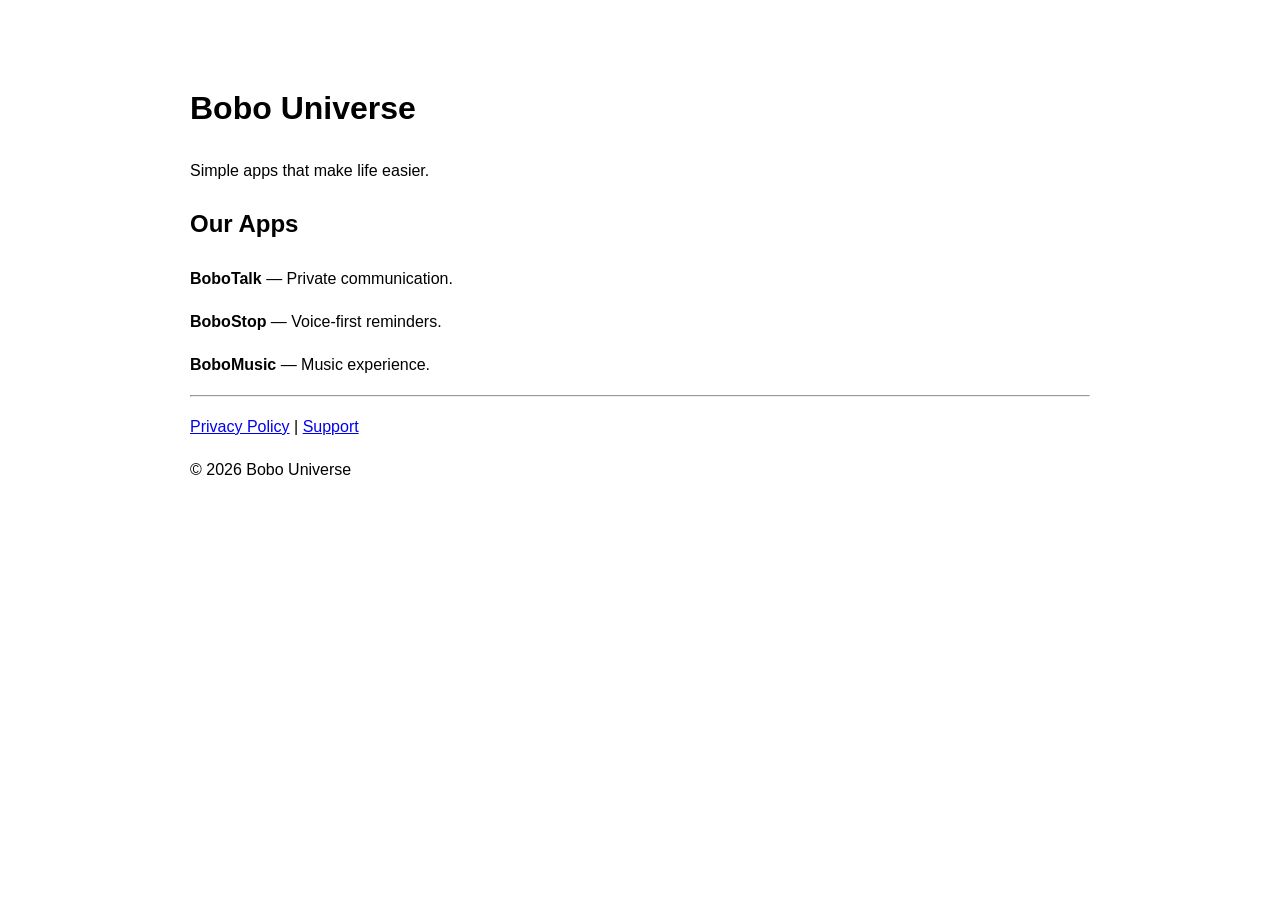
==== index.html @ 500b4cbc "Add website home page" ====
<!DOCTYPE html>
<html lang="en">
<head>
  <meta charset="UTF-8" />
  <meta name="viewport" content="width=device-width, initial-scale=1.0" />
  <title>Bobo Universe</title>
</head>
<body style="font-family: Arial, sans-serif; max-width: 900px; margin: 40px auto; padding: 20px; line-height: 1.7;">
  <h1>Bobo Universe</h1>
  <p>Simple apps that make life easier.</p>

  <h2>Our Apps</h2>
  <p><b>BoboTalk</b> — Private communication.</p>
  <p><b>BoboStop</b> — Voice-first reminders.</p>
  <p><b>BoboMusic</b> — Music experience.</p>

  <hr />

  <p>
    <a href="./privacy/">Privacy Policy</a> |
    <a href="./support/">Support</a>
  </p>

  <p>© 2026 Bobo Universe</p>
</body>
</html>
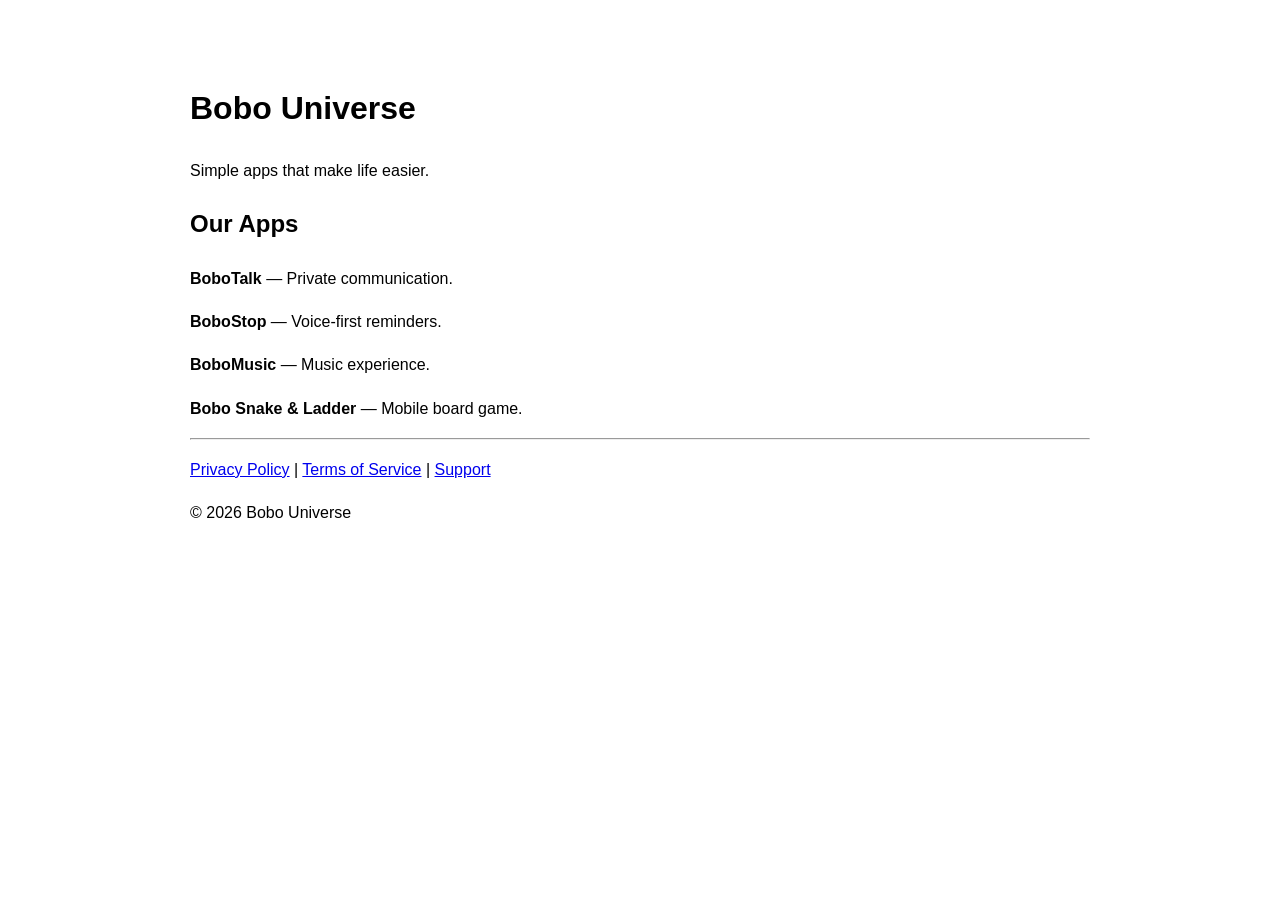
==== commit 3f490e0b: "Add Bobo Snake & Ladder legal pages" ====
--- a/index.html
+++ b/index.html
@@ -13,11 +13,13 @@
   <p><b>BoboTalk</b> — Private communication.</p>
   <p><b>BoboStop</b> — Voice-first reminders.</p>
   <p><b>BoboMusic</b> — Music experience.</p>
+  <p><b>Bobo Snake &amp; Ladder</b> — Mobile board game.</p>
 
   <hr />
 
   <p>
     <a href="./privacy/">Privacy Policy</a> |
+    <a href="./terms/">Terms of Service</a> |
     <a href="./support/">Support</a>
   </p>
 
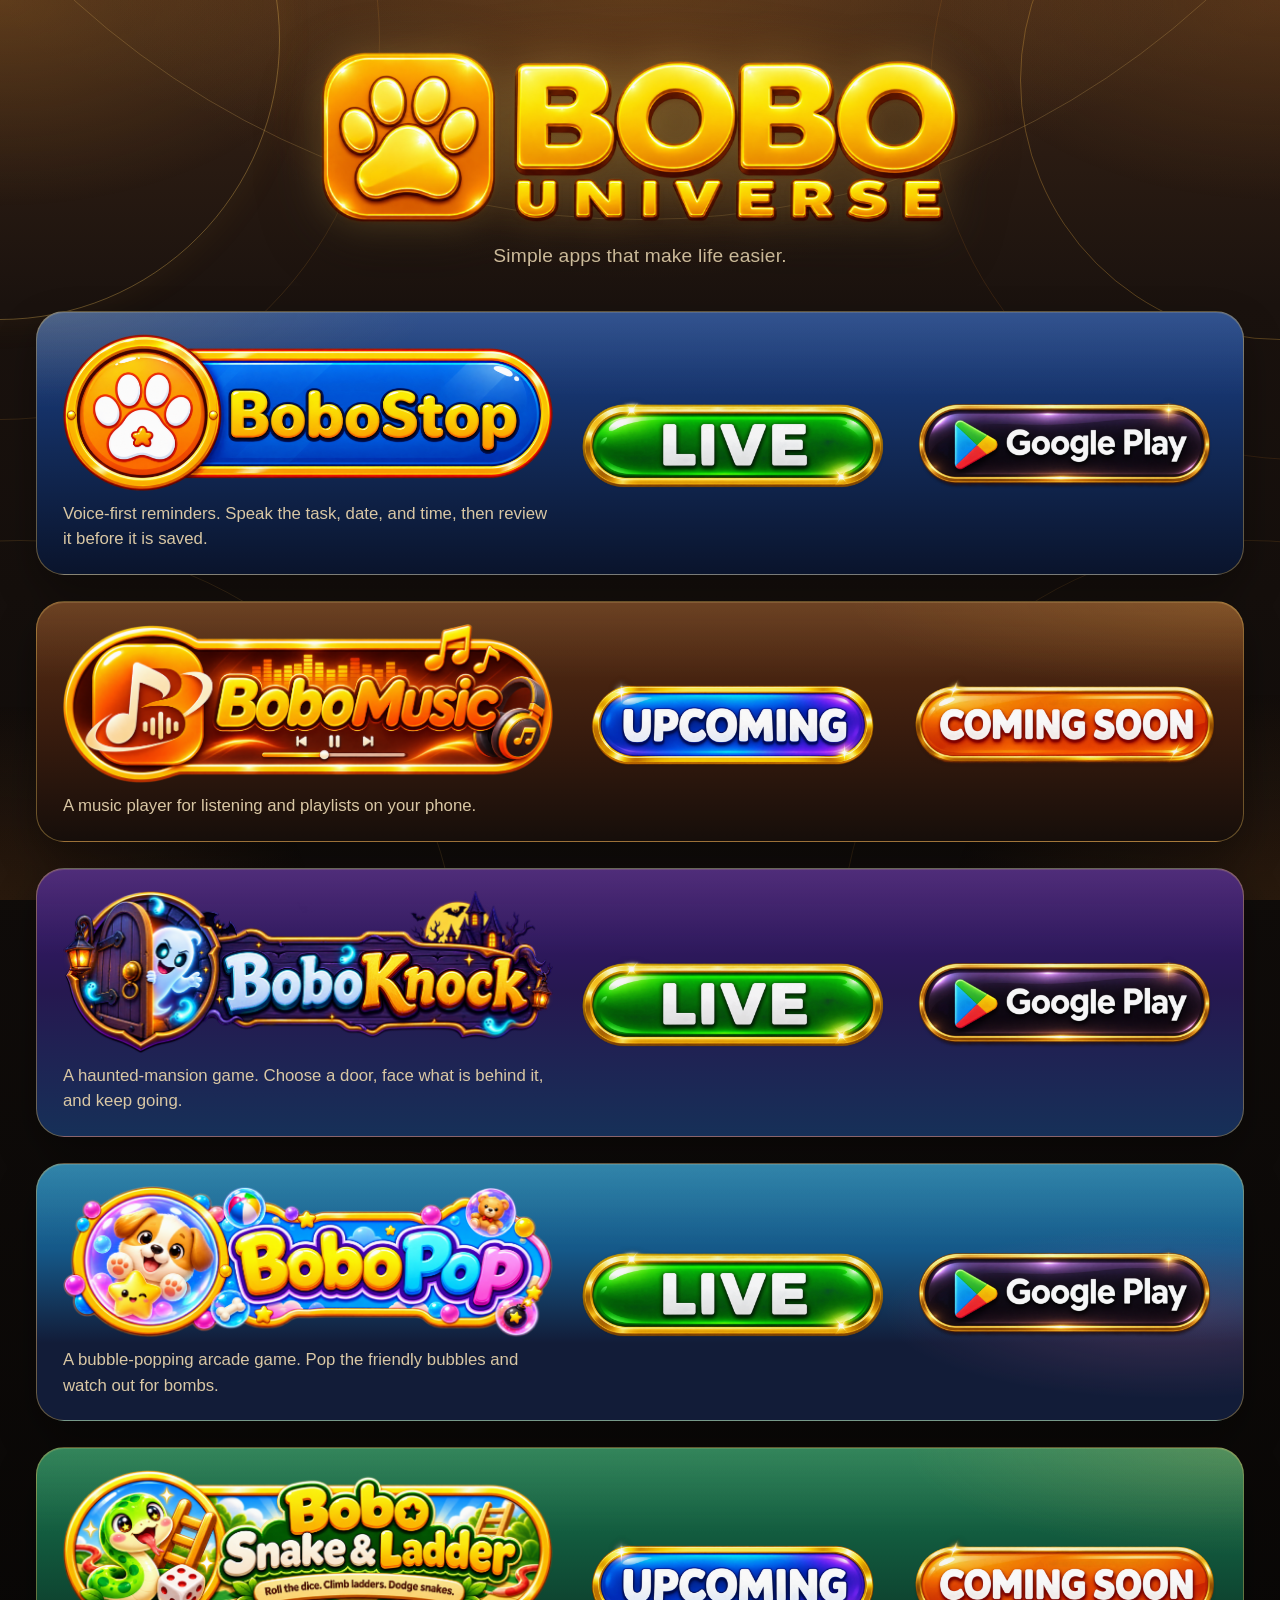
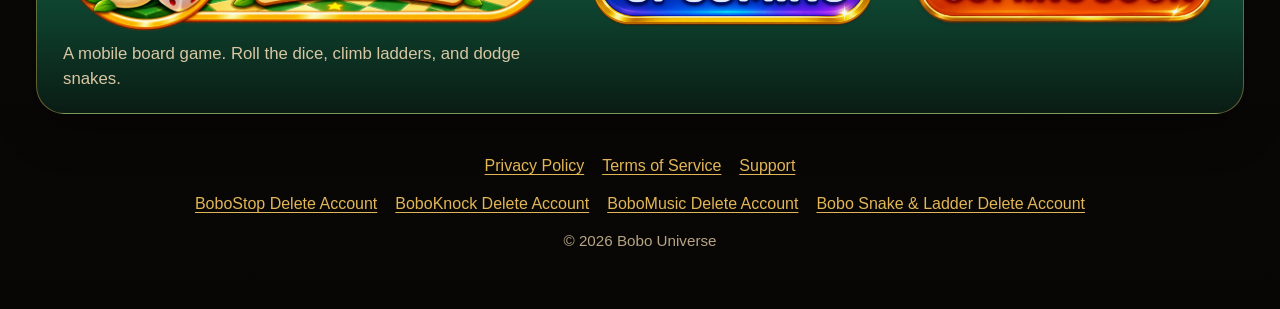
==== commit 41c9a3d7: "Publish the approved Bobo Universe homepage. Replace the plain catalog with the gold product design " ====
--- a/index.html
+++ b/index.html
@@ -4,25 +4,100 @@
   <meta charset="UTF-8" />
   <meta name="viewport" content="width=device-width, initial-scale=1.0" />
   <title>Bobo Universe</title>
+  <meta name="description" content="Bobo Universe apps: BoboStop, BoboMusic, BoboKnock, BoboPop, and Bobo Snake &amp; Ladder." />
+  <link rel="stylesheet" href="./styles.css" />
 </head>
-<body style="font-family: Arial, sans-serif; max-width: 900px; margin: 40px auto; padding: 20px; line-height: 1.7;">
-  <h1>Bobo Universe</h1>
-  <p>Simple apps that make life easier.</p>
+<body>
+  <div class="scene" aria-hidden="true">
+    <span class="arc arc-top"></span>
+    <span class="arc arc-tl"></span>
+    <span class="arc arc-tl-outer"></span>
+    <span class="arc arc-tr"></span>
+    <span class="arc arc-tr-outer"></span>
+    <span class="arc arc-bl"></span>
+    <span class="arc arc-br"></span>
+  </div>
+  <header class="hero">
+    <img class="logo" src="./assets/logo.png" width="948" height="256" alt="Bobo Universe" />
+    <p class="tagline">Simple apps that make life easier.</p>
+  </header>
 
-  <h2>Our Apps</h2>
-  <p><b>BoboTalk</b> — Private communication.</p>
-  <p><b>BoboStop</b> — Voice-first reminders.</p>
-  <p><b>BoboMusic</b> — Music experience.</p>
-  <p><b>Bobo Snake &amp; Ladder</b> — Mobile board game.</p>
+  <main>
+    <article class="product" id="bobostop">
+      <img class="banner" src="./assets/banners/bobostop-banner.png" width="970" height="312" alt="BoboStop" />
+      <p class="description">Voice-first reminders. Speak the task, date, and time, then review it before it is saved.</p>
+      <div class="status">
+        <img src="./assets/ui/live.png" width="1032" height="312" alt="Live" />
+      </div>
+      <div class="action">
+        <a class="store" href="https://play.google.com/store/apps/details?id=com.bobouniverse.bobostop" target="_blank" rel="noopener noreferrer" aria-label="Get BoboStop on Google Play">
+          <img src="./assets/ui/google-play.png" width="1032" height="312" alt="Get BoboStop on Google Play" />
+        </a>
+      </div>
+    </article>
 
-  <hr />
+    <article class="product" id="bobomusic">
+      <img class="banner" src="./assets/banners/bobomusic-banner.png" width="1009" height="329" alt="BoboMusic" />
+      <p class="description">A music player for listening and playlists on your phone.</p>
+      <div class="status">
+        <img src="./assets/ui/upcoming.png" width="1032" height="312" alt="Upcoming" />
+      </div>
+      <div class="action">
+        <img src="./assets/ui/coming-soon.png" width="1032" height="312" alt="Coming soon" />
+      </div>
+    </article>
 
-  <p>
-    <a href="./privacy/">Privacy Policy</a> |
-    <a href="./terms/">Terms of Service</a> |
-    <a href="./support/">Support</a>
-  </p>
+    <article class="product" id="boboknock">
+      <img class="banner" src="./assets/banners/boboknock-banner.png" width="985" height="327" alt="BoboKnock" />
+      <p class="description">A haunted-mansion game. Choose a door, face what is behind it, and keep going.</p>
+      <div class="status">
+        <img src="./assets/ui/live.png" width="1032" height="312" alt="Live" />
+      </div>
+      <div class="action">
+        <a class="store" href="https://play.google.com/store/apps/details?id=com.bobouniverse.boboknock" target="_blank" rel="noopener noreferrer" aria-label="Get BoboKnock on Google Play">
+          <img src="./assets/ui/google-play.png" width="1032" height="312" alt="Get BoboKnock on Google Play" />
+        </a>
+      </div>
+    </article>
 
-  <p>© 2026 Bobo Universe</p>
+    <article class="product" id="bobopop">
+      <img class="banner" src="./assets/banners/bobopop-banner.png" width="1003" height="311" alt="BoboPop" />
+      <p class="description">A bubble-popping arcade game. Pop the friendly bubbles and watch out for bombs.</p>
+      <div class="status">
+        <img src="./assets/ui/live.png" width="1032" height="312" alt="Live" />
+      </div>
+      <div class="action">
+        <a class="store" href="https://play.google.com/store/apps/details?id=com.bobouniverse.bobopop" target="_blank" rel="noopener noreferrer" aria-label="Get BoboPop on Google Play">
+          <img src="./assets/ui/google-play.png" width="1032" height="312" alt="Get BoboPop on Google Play" />
+        </a>
+      </div>
+    </article>
+
+    <article class="product" id="bobosnakeandladder">
+      <img class="banner" src="./assets/banners/bobosnakeandladder-banner.png" width="1007" height="331" alt="Bobo Snake &amp; Ladder" />
+      <p class="description">A mobile board game. Roll the dice, climb ladders, and dodge snakes.</p>
+      <div class="status">
+        <img src="./assets/ui/upcoming.png" width="1032" height="312" alt="Upcoming" />
+      </div>
+      <div class="action">
+        <img src="./assets/ui/coming-soon.png" width="1032" height="312" alt="Coming soon" />
+      </div>
+    </article>
+  </main>
+
+  <footer>
+    <nav class="legal" aria-label="Policies">
+      <a href="./privacy/">Privacy Policy</a>
+      <a href="./terms/">Terms of Service</a>
+      <a href="./support/">Support</a>
+    </nav>
+    <nav class="legal" aria-label="Account deletion">
+      <a href="./delete-account/">BoboStop Delete Account</a>
+      <a href="./boboknock-delete-account/">BoboKnock Delete Account</a>
+      <a href="./bobomusic-delete-account/">BoboMusic Delete Account</a>
+      <a href="./bobosnakeandladder-delete-account/">Bobo Snake &amp; Ladder Delete Account</a>
+    </nav>
+    <p class="copyright">© 2026 Bobo Universe</p>
+  </footer>
 </body>
 </html>
--- a/styles.css
+++ b/styles.css
@@ -0,0 +1,332 @@
+:root {
+  --gold: #e2b657;
+  --gold-dim: rgba(226, 182, 87, 0.4);
+  --ink: #f8efdc;
+  --muted: #d9c7a4;
+  --frame-width: clamp(304px, 20vw, 348px);
+  --frame-ratio: 1032 / 312;
+  --page-width: min(1720px, calc(100% - 72px));
+  color-scheme: dark;
+}
+
+* { box-sizing: border-box; }
+
+html { scroll-behavior: smooth; }
+
+body {
+  margin: 0;
+  min-height: 100vh;
+  color: var(--ink);
+  font-family: "Segoe UI", "Helvetica Neue", Arial, sans-serif;
+  line-height: 1.5;
+  background:
+    radial-gradient(ellipse 80% 46% at 50% -12%, rgba(146, 78, 24, 0.42), transparent 58%),
+    linear-gradient(180deg, #3a2416 0%, #1a120e 16%, #100c0a 46%, #070605 100%);
+}
+
+.scene {
+  position: fixed;
+  inset: 0;
+  overflow: hidden;
+  pointer-events: none;
+  z-index: 0;
+}
+
+.scene::before {
+  content: "";
+  position: absolute;
+  inset: 0;
+  background:
+    radial-gradient(ellipse 42% 36% at 0% 0%, rgba(226, 146, 48, 0.22), transparent 64%),
+    radial-gradient(ellipse 40% 34% at 100% 0%, rgba(214, 128, 40, 0.18), transparent 66%),
+    radial-gradient(ellipse 36% 32% at 0% 100%, rgba(176, 96, 32, 0.16), transparent 68%),
+    radial-gradient(ellipse 38% 34% at 100% 100%, rgba(186, 104, 34, 0.15), transparent 68%),
+    radial-gradient(ellipse 70% 24% at 50% 0%, rgba(236, 176, 72, 0.1), transparent 72%);
+}
+
+.arc {
+  position: absolute;
+  border-radius: 50%;
+  border: 1px solid rgba(232, 184, 92, 0.28);
+}
+
+.arc-top {
+  width: 1680px;
+  height: 1680px;
+  left: 50%;
+  top: -1460px;
+  transform: translateX(-50%);
+  border-color: rgba(240, 196, 104, 0.22);
+}
+
+.arc-tl,
+.arc-tl-outer {
+  left: -280px;
+  top: -240px;
+}
+
+.arc-tl {
+  width: 560px;
+  height: 560px;
+  border-color: rgba(240, 190, 88, 0.34);
+  box-shadow: 0 0 36px rgba(210, 140, 42, 0.08);
+}
+
+.arc-tl-outer {
+  width: 760px;
+  height: 760px;
+  left: -380px;
+  top: -340px;
+  border-color: rgba(214, 150, 58, 0.16);
+}
+
+.arc-tr,
+.arc-tr-outer {
+  right: -260px;
+  top: -180px;
+}
+
+.arc-tr {
+  width: 520px;
+  height: 520px;
+  border-color: rgba(236, 176, 70, 0.3);
+}
+
+.arc-tr-outer {
+  width: 740px;
+  height: 740px;
+  right: -390px;
+  top: -280px;
+  border-color: rgba(196, 120, 42, 0.16);
+}
+
+.arc-bl {
+  width: 880px;
+  height: 880px;
+  left: -420px;
+  bottom: -520px;
+  border-color: rgba(226, 168, 72, 0.16);
+}
+
+.arc-br {
+  width: 820px;
+  height: 820px;
+  right: -380px;
+  bottom: -460px;
+  border-color: rgba(214, 146, 54, 0.15);
+}
+
+.hero,
+main,
+footer {
+  position: relative;
+  z-index: 1;
+  width: var(--page-width);
+  margin-inline: auto;
+}
+
+.hero {
+  padding: 52px 0 8px;
+  text-align: center;
+}
+
+.hero::before {
+  content: "";
+  position: absolute;
+  z-index: -1;
+  left: 50%;
+  top: 46%;
+  width: min(760px, 78%);
+  height: 240px;
+  transform: translate(-50%, -52%);
+  background: radial-gradient(ellipse at center, rgba(240, 184, 72, 0.32), rgba(176, 96, 28, 0.1) 46%, transparent 72%);
+  filter: blur(8px);
+  pointer-events: none;
+}
+
+.logo {
+  width: min(640px, 92%);
+  height: auto;
+  filter:
+    drop-shadow(0 0 22px rgba(255, 198, 96, 0.28))
+    drop-shadow(0 16px 28px rgba(0, 0, 0, 0.42));
+}
+
+.tagline {
+  margin: 10px 0 0;
+  color: var(--muted);
+  font-size: 1.2rem;
+  letter-spacing: 0.01em;
+}
+
+main {
+  display: grid;
+  gap: 26px;
+  padding: 32px 0 8px;
+}
+
+.product {
+  display: grid;
+  grid-template-columns: minmax(0, 1fr) var(--frame-width) var(--frame-width);
+  grid-template-areas:
+    "banner status action"
+    "copy status action";
+  gap: 10px 28px;
+  align-items: center;
+  padding: 22px 26px;
+  border: 1px solid var(--gold-dim);
+  border-radius: 28px;
+  background:
+    linear-gradient(180deg, rgba(255, 228, 170, 0.1), transparent 32%),
+    linear-gradient(180deg, rgba(72, 46, 24, 0.9), rgba(16, 12, 10, 0.96));
+  box-shadow:
+    0 18px 42px rgba(0, 0, 0, 0.32),
+    inset 0 1px 0 rgba(255, 220, 150, 0.16);
+}
+
+#bobostop {
+  background:
+    linear-gradient(180deg, rgba(255, 228, 170, 0.1), transparent 32%),
+    radial-gradient(70% 80% at 0% 0%, rgba(226, 182, 87, 0.16), transparent 46%),
+    linear-gradient(180deg, #1c438c 0%, #122a58 52%, #0a142c 100%);
+}
+
+#bobomusic {
+  background:
+    linear-gradient(180deg, rgba(255, 228, 170, 0.1), transparent 32%),
+    radial-gradient(68% 78% at 100% 0%, rgba(255, 176, 64, 0.16), transparent 48%),
+    linear-gradient(180deg, #5c3014 0%, #3a1c0e 52%, #160e0a 100%);
+}
+
+#boboknock {
+  background:
+    linear-gradient(180deg, rgba(255, 228, 170, 0.1), transparent 32%),
+    linear-gradient(180deg, #3c1874 0%, #261850 46%, #163058 100%);
+}
+
+#bobopop {
+  background:
+    linear-gradient(180deg, rgba(255, 228, 170, 0.1), transparent 32%),
+    radial-gradient(34% 48% at 94% 58%, rgba(230, 120, 180, 0.2), transparent 70%),
+    linear-gradient(180deg, #1a7aaa 0%, #155888 34%, #121c38 70%);
+}
+
+#bobosnakeandladder {
+  background:
+    linear-gradient(180deg, rgba(255, 228, 170, 0.12), transparent 32%),
+    radial-gradient(50% 72% at 100% 0%, rgba(232, 190, 90, 0.18), transparent 56%),
+    linear-gradient(180deg, #187850 0%, #0f4a34 52%, #0a1c14 100%);
+}
+
+.banner {
+  grid-area: banner;
+  width: 100%;
+  height: auto;
+  display: block;
+}
+
+.description {
+  grid-area: copy;
+  margin: 0;
+  color: var(--muted);
+  font-size: 1.05rem;
+}
+
+.status,
+.action {
+  display: flex;
+  align-items: center;
+  justify-content: center;
+  width: var(--frame-width);
+  aspect-ratio: var(--frame-ratio);
+}
+
+.status { grid-area: status; }
+.action { grid-area: action; }
+
+.status img,
+.action img,
+.store {
+  width: 100%;
+  height: 100%;
+}
+
+.store {
+  display: flex;
+  align-items: center;
+  justify-content: center;
+  border-radius: 999px;
+}
+
+.store:focus-visible {
+  outline: 3px solid var(--gold);
+  outline-offset: 4px;
+}
+
+.status img,
+.action img {
+  display: block;
+  object-fit: contain;
+  object-position: center;
+}
+
+footer {
+  padding: 32px 0 56px;
+  text-align: center;
+}
+
+.legal {
+  display: flex;
+  flex-wrap: wrap;
+  justify-content: center;
+  gap: 8px 18px;
+  margin: 0 0 14px;
+}
+
+.legal a {
+  color: var(--gold);
+  text-decoration-thickness: 1px;
+  text-underline-offset: 3px;
+}
+
+.legal a:hover { color: #ffe3a3; }
+
+.copyright {
+  margin: 8px 0 0;
+  color: #b7a484;
+  font-size: 0.95rem;
+}
+
+@media (max-width: 1180px) {
+  :root {
+    --page-width: min(860px, calc(100% - 32px));
+  }
+
+  .product {
+    grid-template-columns: minmax(0, 1fr);
+    grid-template-areas:
+      "banner"
+      "copy"
+      "status"
+      "action";
+    justify-items: center;
+    text-align: center;
+    gap: 8px;
+  }
+
+  .status,
+  .action {
+    width: min(280px, 100%);
+  }
+
+  .description { max-width: 42rem; }
+}
+
+@media (max-width: 420px) {
+  :root { --page-width: min(860px, calc(100% - 20px)); }
+  .hero { padding-top: 28px; }
+  .product { padding: 12px; border-radius: 20px; }
+  .tagline { font-size: 1rem; }
+  .description { font-size: 0.95rem; }
+  .logo { width: min(640px, 100%); }
+}
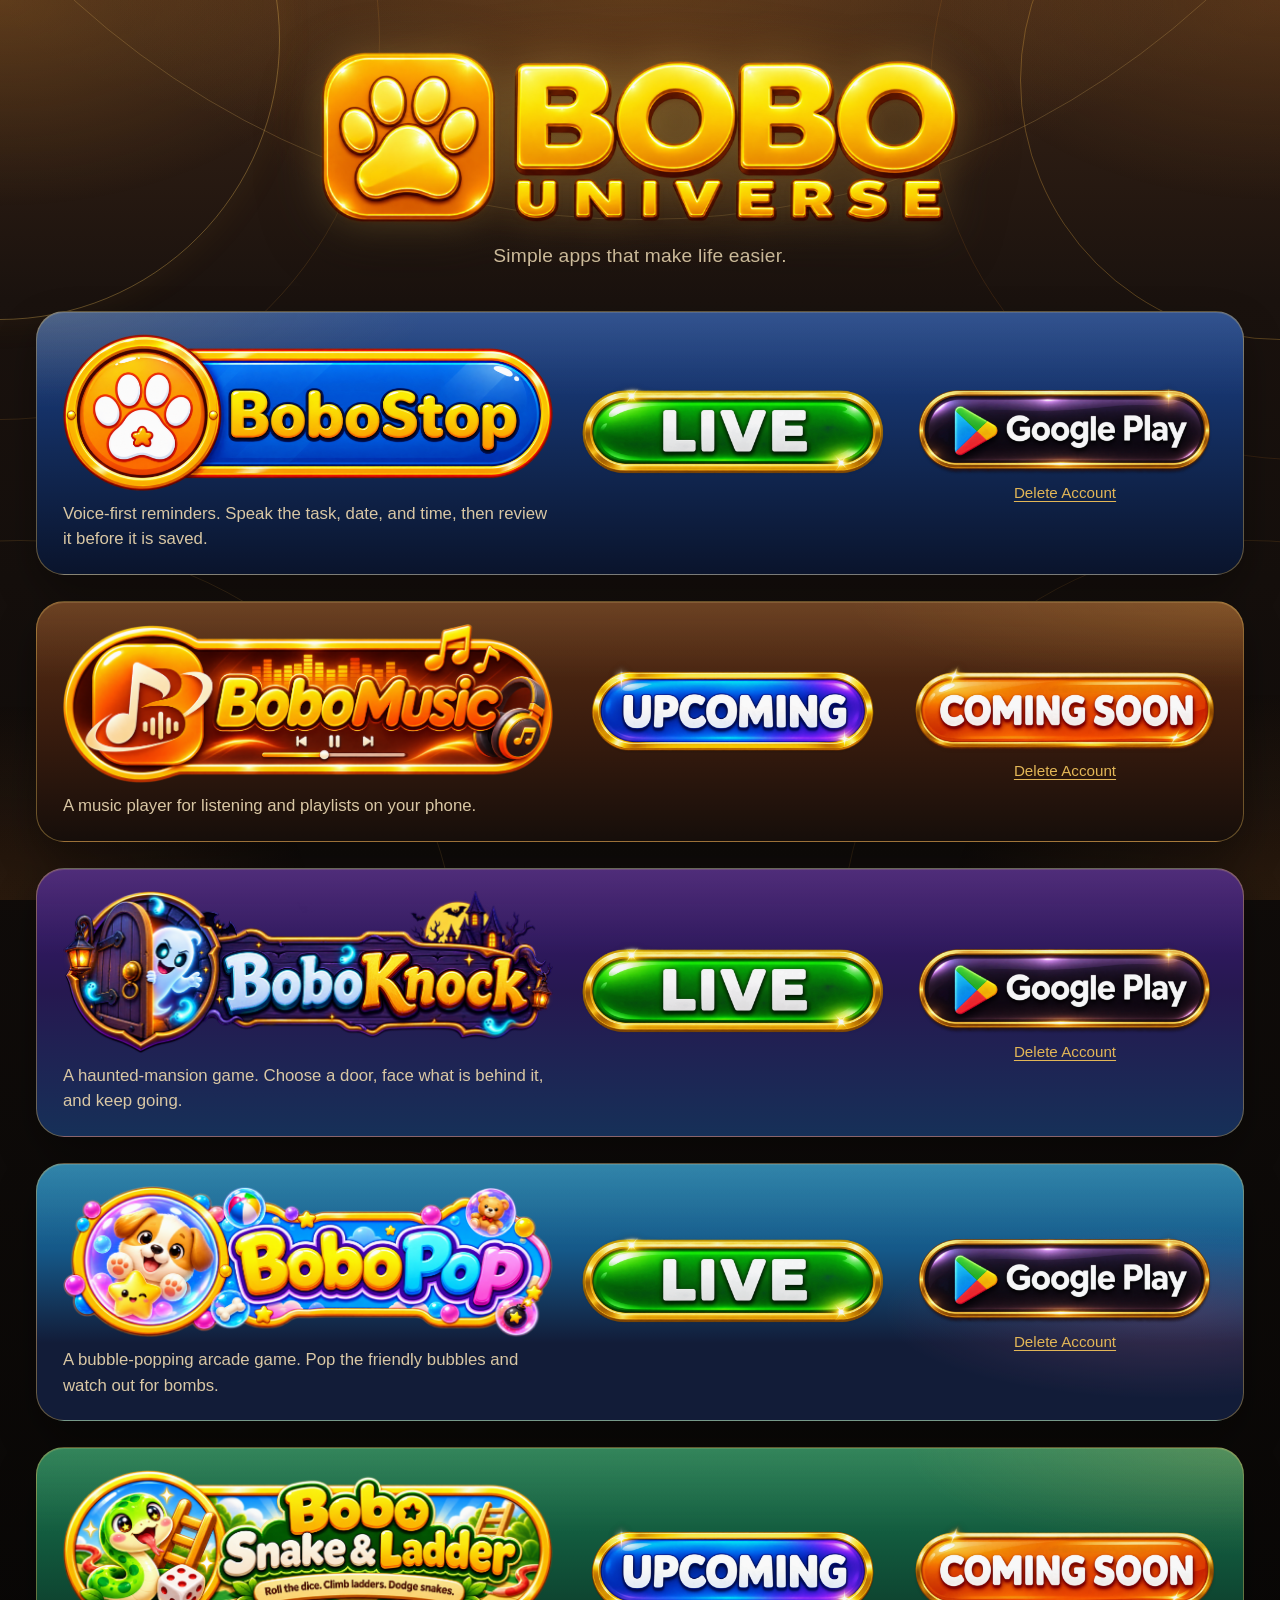
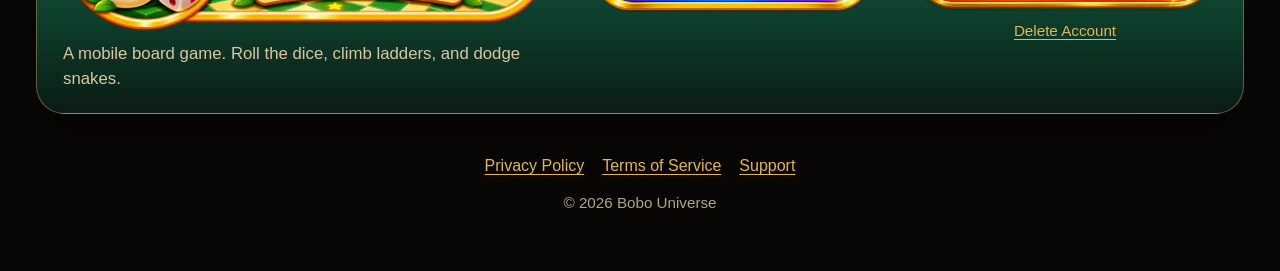
==== commit 0a2bc40d: "Move delete-account links into each product card. Add a BoboPop page stating that V1 has no cloud ac" ====
--- a/index.html
+++ b/index.html
@@ -28,11 +28,15 @@
       <p class="description">Voice-first reminders. Speak the task, date, and time, then review it before it is saved.</p>
       <div class="status">
         <img src="./assets/ui/live.png" width="1032" height="312" alt="Live" />
+        <span class="delete-spacer" aria-hidden="true">Delete Account</span>
       </div>
       <div class="action">
-        <a class="store" href="https://play.google.com/store/apps/details?id=com.bobouniverse.bobostop" target="_blank" rel="noopener noreferrer" aria-label="Get BoboStop on Google Play">
-          <img src="./assets/ui/google-play.png" width="1032" height="312" alt="Get BoboStop on Google Play" />
-        </a>
+        <div class="slot">
+          <a class="store" href="https://play.google.com/store/apps/details?id=com.bobouniverse.bobostop" target="_blank" rel="noopener noreferrer" aria-label="Get BoboStop on Google Play">
+            <img src="./assets/ui/google-play.png" width="1032" height="312" alt="Get BoboStop on Google Play" />
+          </a>
+        </div>
+        <a class="delete-account" href="./delete-account/" aria-label="Delete BoboStop account">Delete Account</a>
       </div>
     </article>
 
@@ -41,9 +45,13 @@
       <p class="description">A music player for listening and playlists on your phone.</p>
       <div class="status">
         <img src="./assets/ui/upcoming.png" width="1032" height="312" alt="Upcoming" />
+        <span class="delete-spacer" aria-hidden="true">Delete Account</span>
       </div>
       <div class="action">
-        <img src="./assets/ui/coming-soon.png" width="1032" height="312" alt="Coming soon" />
+        <div class="slot">
+          <img src="./assets/ui/coming-soon.png" width="1032" height="312" alt="Coming soon" />
+        </div>
+        <a class="delete-account" href="./bobomusic-delete-account/" aria-label="Delete BoboMusic account">Delete Account</a>
       </div>
     </article>
 
@@ -52,11 +60,15 @@
       <p class="description">A haunted-mansion game. Choose a door, face what is behind it, and keep going.</p>
       <div class="status">
         <img src="./assets/ui/live.png" width="1032" height="312" alt="Live" />
+        <span class="delete-spacer" aria-hidden="true">Delete Account</span>
       </div>
       <div class="action">
-        <a class="store" href="https://play.google.com/store/apps/details?id=com.bobouniverse.boboknock" target="_blank" rel="noopener noreferrer" aria-label="Get BoboKnock on Google Play">
-          <img src="./assets/ui/google-play.png" width="1032" height="312" alt="Get BoboKnock on Google Play" />
-        </a>
+        <div class="slot">
+          <a class="store" href="https://play.google.com/store/apps/details?id=com.bobouniverse.boboknock" target="_blank" rel="noopener noreferrer" aria-label="Get BoboKnock on Google Play">
+            <img src="./assets/ui/google-play.png" width="1032" height="312" alt="Get BoboKnock on Google Play" />
+          </a>
+        </div>
+        <a class="delete-account" href="./boboknock-delete-account/" aria-label="Delete BoboKnock account">Delete Account</a>
       </div>
     </article>
 
@@ -65,11 +77,15 @@
       <p class="description">A bubble-popping arcade game. Pop the friendly bubbles and watch out for bombs.</p>
       <div class="status">
         <img src="./assets/ui/live.png" width="1032" height="312" alt="Live" />
+        <span class="delete-spacer" aria-hidden="true">Delete Account</span>
       </div>
       <div class="action">
-        <a class="store" href="https://play.google.com/store/apps/details?id=com.bobouniverse.bobopop" target="_blank" rel="noopener noreferrer" aria-label="Get BoboPop on Google Play">
-          <img src="./assets/ui/google-play.png" width="1032" height="312" alt="Get BoboPop on Google Play" />
-        </a>
+        <div class="slot">
+          <a class="store" href="https://play.google.com/store/apps/details?id=com.bobouniverse.bobopop" target="_blank" rel="noopener noreferrer" aria-label="Get BoboPop on Google Play">
+            <img src="./assets/ui/google-play.png" width="1032" height="312" alt="Get BoboPop on Google Play" />
+          </a>
+        </div>
+        <a class="delete-account" href="./bobopop-delete-account/" aria-label="Delete BoboPop account">Delete Account</a>
       </div>
     </article>
 
@@ -78,9 +94,13 @@
       <p class="description">A mobile board game. Roll the dice, climb ladders, and dodge snakes.</p>
       <div class="status">
         <img src="./assets/ui/upcoming.png" width="1032" height="312" alt="Upcoming" />
+        <span class="delete-spacer" aria-hidden="true">Delete Account</span>
       </div>
       <div class="action">
-        <img src="./assets/ui/coming-soon.png" width="1032" height="312" alt="Coming soon" />
+        <div class="slot">
+          <img src="./assets/ui/coming-soon.png" width="1032" height="312" alt="Coming soon" />
+        </div>
+        <a class="delete-account" href="./bobosnakeandladder-delete-account/" aria-label="Delete Bobo Snake and Ladder account">Delete Account</a>
       </div>
     </article>
   </main>
@@ -91,12 +111,6 @@
       <a href="./terms/">Terms of Service</a>
       <a href="./support/">Support</a>
     </nav>
-    <nav class="legal" aria-label="Account deletion">
-      <a href="./delete-account/">BoboStop Delete Account</a>
-      <a href="./boboknock-delete-account/">BoboKnock Delete Account</a>
-      <a href="./bobomusic-delete-account/">BoboMusic Delete Account</a>
-      <a href="./bobosnakeandladder-delete-account/">Bobo Snake &amp; Ladder Delete Account</a>
-    </nav>
     <p class="copyright">© 2026 Bobo Universe</p>
   </footer>
 </body>
--- a/styles.css
+++ b/styles.css
@@ -235,20 +235,60 @@
 .status,
 .action {
   display: flex;
+  flex-direction: column;
   align-items: center;
   justify-content: center;
   width: var(--frame-width);
-  aspect-ratio: var(--frame-ratio);
+  gap: 8px;
 }
 
 .status { grid-area: status; }
 .action { grid-area: action; }
 
+.slot {
+  width: 100%;
+  aspect-ratio: var(--frame-ratio);
+}
+
 .status img,
-.action img,
+.slot,
+.slot img,
 .store {
   width: 100%;
+}
+
+.slot img,
+.store {
   height: 100%;
+}
+
+.status img {
+  height: auto;
+  aspect-ratio: var(--frame-ratio);
+}
+
+.delete-account,
+.delete-spacer {
+  font-size: 0.95rem;
+  line-height: 1.3;
+  text-align: center;
+}
+
+.delete-account {
+  color: var(--gold);
+  text-decoration-thickness: 1px;
+  text-underline-offset: 3px;
+}
+
+.delete-account:hover { color: #ffe3a3; }
+
+.delete-account:focus-visible {
+  outline: 3px solid var(--gold);
+  outline-offset: 3px;
+}
+
+.delete-spacer {
+  visibility: hidden;
 }
 
 .store {
@@ -315,9 +355,12 @@
   }
 
   .status,
-  .action {
+  .action,
+  .slot {
     width: min(280px, 100%);
   }
+
+  .delete-spacer { display: none; }
 
   .description { max-width: 42rem; }
 }
